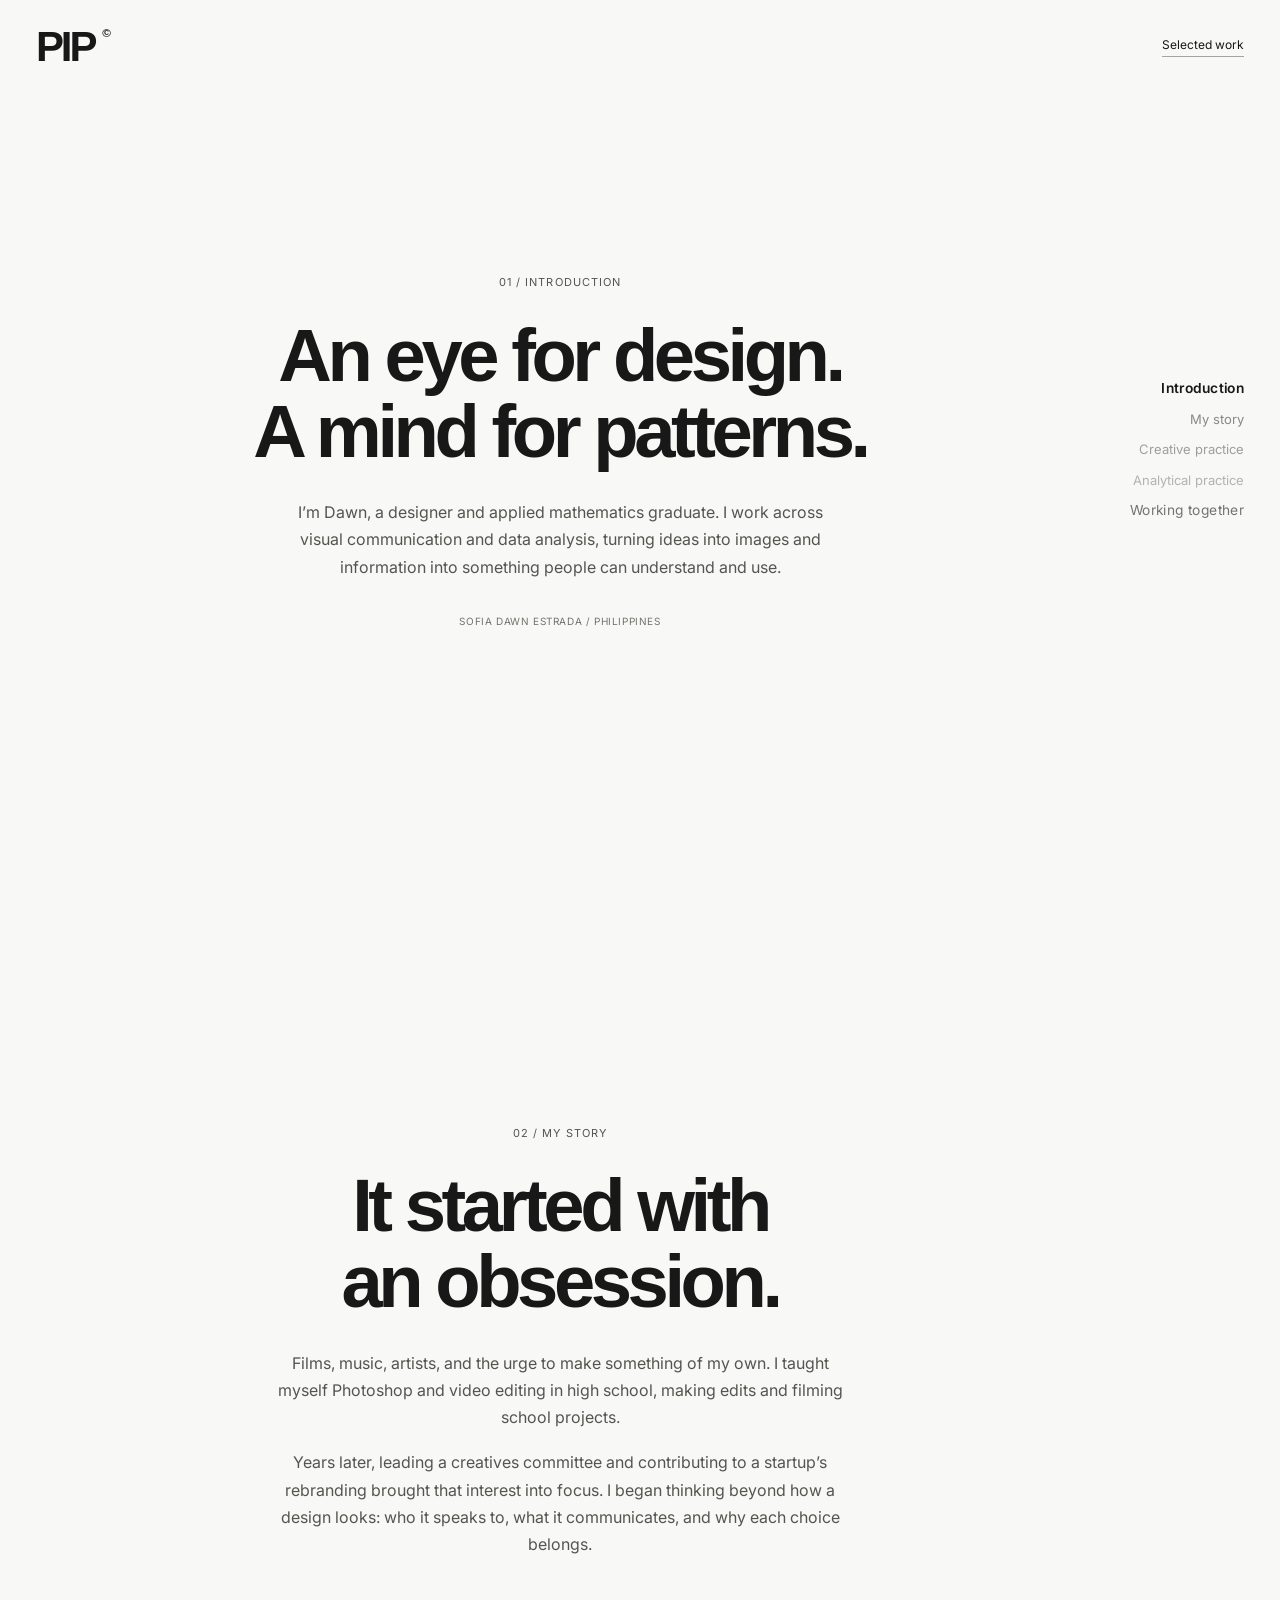
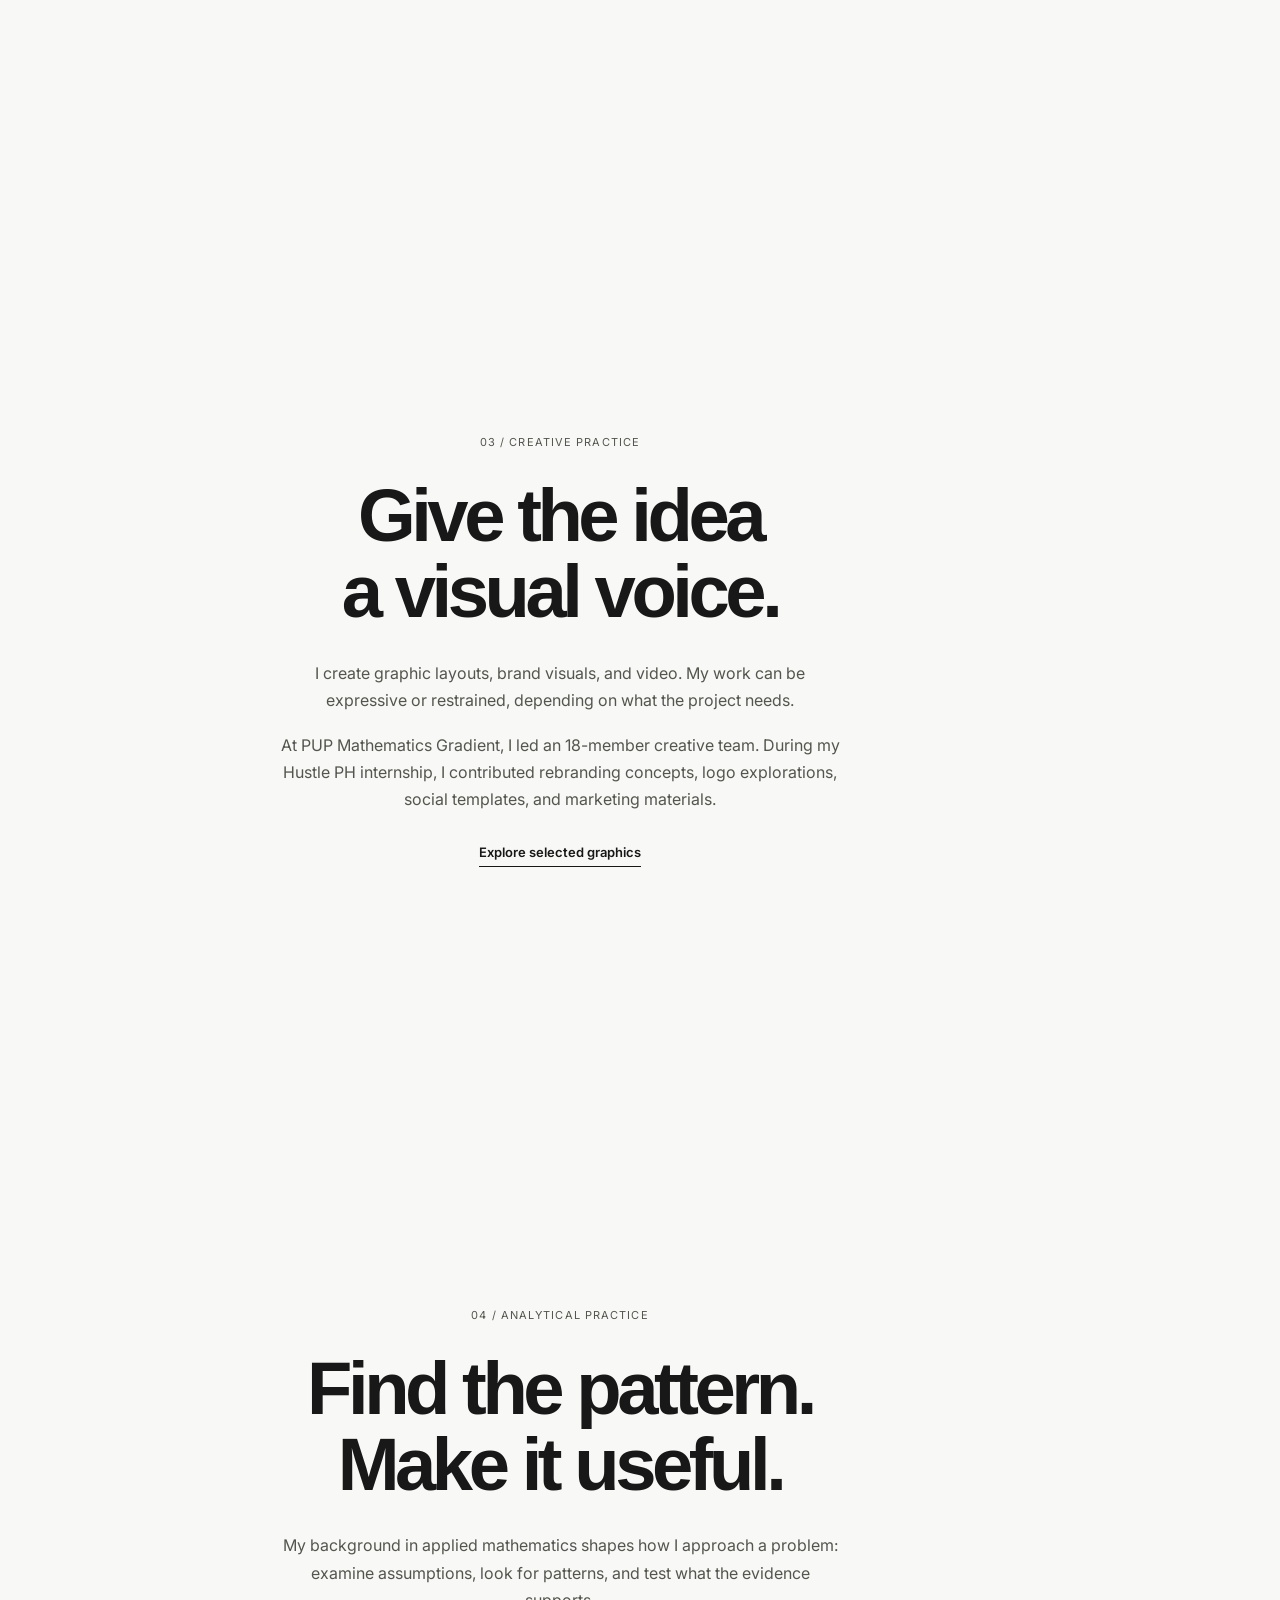
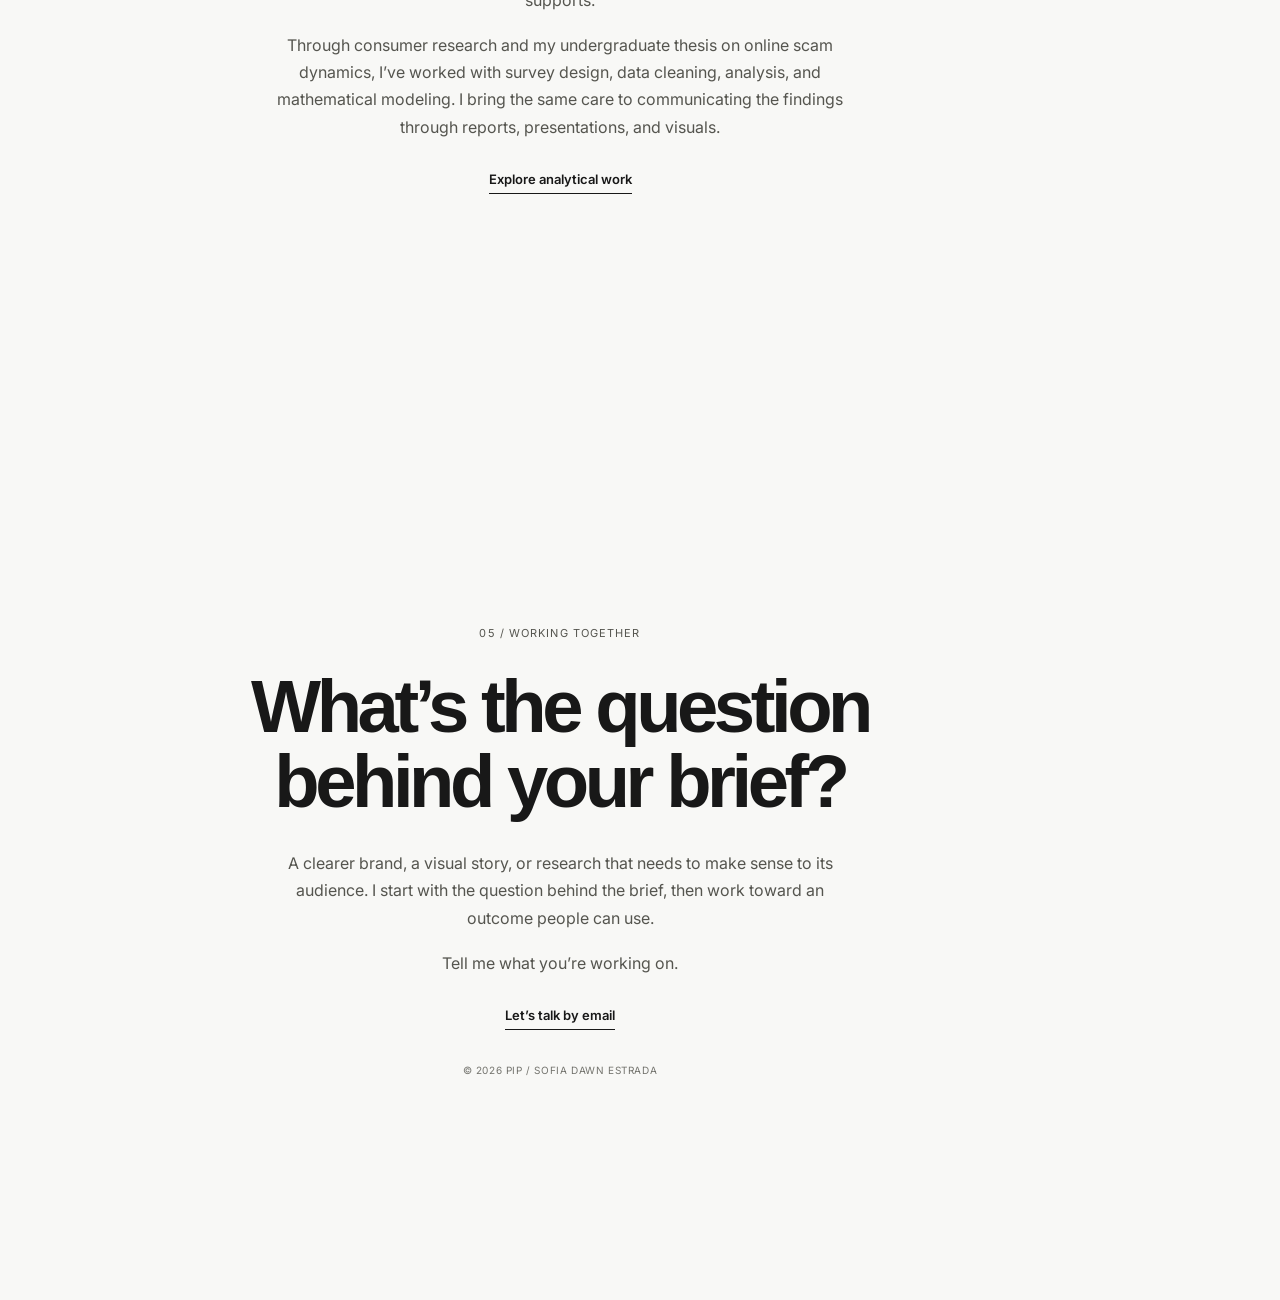
==== about.html @ 33ff1cb1 "Add minimal About page with scroll-linked chapter navigation" ====
<!doctype html>
<html lang="en">
<head>
<meta charset="utf-8"><meta name="viewport" content="width=device-width,initial-scale=1">
<meta name="description" content="Meet Sofia Dawn Estrada: a designer and applied mathematics graduate working across visual communication and data analysis.">
<title>About — Sofia Dawn Estrada / PIP</title>
<link rel="stylesheet" href="./styles.css"><link rel="stylesheet" href="./about.css">
</head>
<body class="about-page">
<a class="skip-link" href="#introduction">Skip to introduction</a>
<header class="about-header"><a class="brand" href="./index.html">PIP<sup>©</sup></a><a href="./index.html#work">Selected work</a></header>
<main>
<section class="chapter" id="introduction" aria-labelledby="intro-title"><div class="chapter-copy"><p class="chapter-label">01 / Introduction</p><h1 id="intro-title">An eye for design.<br>A mind for patterns.</h1><p>I’m Dawn, a designer and applied mathematics graduate. I work across visual communication and data analysis, turning ideas into images and information into something people can understand and use.</p><span class="chapter-note">Sofia Dawn Estrada / Philippines</span></div></section>
<section class="chapter" id="story" aria-labelledby="story-title"><div class="chapter-copy"><p class="chapter-label">02 / My story</p><h2 id="story-title">It started with<br>an obsession.</h2><p>Films, music, artists, and the urge to make something of my own. I taught myself Photoshop and video editing in high school, making edits and filming school projects.</p><p>Years later, leading a creatives committee and contributing to a startup’s rebranding brought that interest into focus. I began thinking beyond how a design looks: who it speaks to, what it communicates, and why each choice belongs.</p></div></section>
<section class="chapter" id="creative" aria-labelledby="creative-title"><div class="chapter-copy"><p class="chapter-label">03 / Creative practice</p><h2 id="creative-title">Give the idea<br>a visual voice.</h2><p>I create graphic layouts, brand visuals, and video. My work can be expressive or restrained, depending on what the project needs.</p><p>At PUP Mathematics Gradient, I led an 18-member creative team. During my Hustle PH internship, I contributed rebranding concepts, logo explorations, social templates, and marketing materials.</p><a class="chapter-link" href="./selected-graphics.html">Explore selected graphics</a></div></section>
<section class="chapter" id="analytical" aria-labelledby="analysis-title"><div class="chapter-copy"><p class="chapter-label">04 / Analytical practice</p><h2 id="analysis-title">Find the pattern.<br>Make it useful.</h2><p>My background in applied mathematics shapes how I approach a problem: examine assumptions, look for patterns, and test what the evidence supports.</p><p>Through consumer research and my undergraduate thesis on online scam dynamics, I’ve worked with survey design, data cleaning, analysis, and mathematical modeling. I bring the same care to communicating the findings through reports, presentations, and visuals.</p><a class="chapter-link" href="./index.html#panel-data">Explore analytical work</a></div></section>
<section class="chapter" id="together" aria-labelledby="together-title"><div class="chapter-copy"><p class="chapter-label">05 / Working together</p><h2 id="together-title">What’s the question<br>behind your brief?</h2><p>A clearer brand, a visual story, or research that needs to make sense to its audience. I start with the question behind the brief, then work toward an outcome people can use.</p><p>Tell me what you’re working on.</p><a class="chapter-link" href="mailto:estrada.sofiadawn.0673@gmail.com">Let’s talk by email</a><span class="chapter-note">© 2026 PIP / Sofia Dawn Estrada</span></div></section>
</main>
<nav class="dial" aria-label="About chapters"><a href="#introduction" aria-current="location">Introduction</a><a href="#story">My story</a><a href="#creative">Creative practice</a><a href="#analytical">Analytical practice</a><a href="#together">Working together</a></nav>
<script src="./about.js" defer></script>
</body></html>
---- styles.css ----
@import url('https://fonts.googleapis.com/css2?family=Inter:wght@400;500;600;700&display=swap');
:root{font-family:'Inter',Arial,sans-serif;color:#111;background:#f8f8f6;font-synthesis:none}*{box-sizing:border-box}html{scroll-behavior:smooth}body{margin:0}button,a{font:inherit}a{color:inherit}button{cursor:pointer}.shell{max-width:1640px;margin:auto;padding:0 28px}.top{border-bottom:1px solid #d8d8d5;display:flex;align-items:end;justify-content:space-between;padding:22px 0 15px;gap:20px}.brand{font-size:clamp(34px,4.2vw,70px);letter-spacing:-.075em;line-height:.9;font-weight:700;text-decoration:none;white-space:nowrap}.brand sup{font-size:.28em;vertical-align:top;letter-spacing:0;margin-left:8px}.topaside{text-align:right;font-size:13px;line-height:1.5;text-transform:uppercase;font-weight:700}.intro{padding:32px 0 58px;display:grid;grid-template-columns:1.4fr .6fr;gap:30px;align-items:end}.intro h1{font-size:clamp(30px,4.2vw,66px);line-height:1.05;letter-spacing:-.065em;max-width:980px;margin:0;font-weight:600}.intro p{font-size:15px;line-height:1.55;margin:0;max-width:390px}.eyebrow{font-size:12px;font-weight:700;text-transform:uppercase;letter-spacing:.06em;color:#777;margin:0 0 14px}.sectionhead{display:flex;justify-content:space-between;align-items:baseline;border-top:1px solid #111;padding:16px 0 26px;gap:16px}.sectionhead h2{font-size:14px;text-transform:uppercase;letter-spacing:.03em;margin:0}.sectionhead span{font-size:13px;color:#777}.tabs{display:flex;gap:7px;flex-wrap:wrap;margin-bottom:30px}.tab{border:1px solid #111;background:transparent;color:#111;padding:10px 15px;text-transform:uppercase;font-weight:700;font-size:13px}.tab[aria-selected=true],.tab:hover{background:#111;color:#fff}.grid{display:grid;grid-template-columns:repeat(3,minmax(0,1fr));gap:64px 20px;padding-bottom:100px}.card{min-width:0}.card .cardtop{display:flex;justify-content:space-between;gap:10px;align-items:baseline;margin-bottom:8px;font-size:18px;font-weight:700;letter-spacing:-.04em}.cardtop small{font-size:11px;color:#999;letter-spacing:0;text-transform:uppercase;white-space:nowrap}.visual{height:auto;aspect-ratio:1.3;background:#e9e9e6;overflow:hidden;position:relative;display:flex;align-items:center;justify-content:center}.visual.tall{aspect-ratio:.85}.visual.wide{aspect-ratio:1.65}.visual .placeholder{position:absolute;inset:0;display:grid;place-items:center;text-align:center;padding:24px;font-size:clamp(24px,3.5vw,58px);font-weight:700;letter-spacing:-.065em;line-height:.95}.visual .corner{position:absolute;left:15px;top:13px;font-size:11px;font-weight:700;letter-spacing:.04em;text-transform:uppercase}.visual .index{position:absolute;right:15px;bottom:12px;font-size:11px;font-weight:700}.rose{background:#e8b5bd}.yellow{background:#e9e060}.blue{background:#b3d5df}.charcoal{background:#1a1a1a;color:#eee}.lilac{background:#cbc5dc}.mint{background:#b8d9c7}.card p{color:#888;font-size:12px;line-height:1.45;text-transform:uppercase;font-weight:700;max-width:340px;margin:9px 0 0}.tab-panel[hidden]{display:none}.about{display:grid;grid-template-columns:.6fr 1.4fr;gap:30px;padding:0 0 90px}.about h2,.contact h2{font-size:clamp(34px,5vw,75px);line-height:1;letter-spacing:-.07em;margin:0}.aboutcopy{max-width:760px}.aboutcopy p{font-size:clamp(17px,1.6vw,22px);line-height:1.45;margin:0 0 25px}.experience{display:grid;grid-template-columns:150px 1fr;gap:15px;border-top:1px solid #ccc;padding:15px 0}.experience b{font-size:14px}.experience div{font-size:15px;line-height:1.45}.experience div span{display:block;color:#777;margin-top:5px}.skills{padding:0 0 80px}.skillgrid{display:grid;grid-template-columns:repeat(3,1fr);gap:20px}.skillgrid article{border-top:1px solid #ccc;padding:16px 0}.skillgrid h3{margin:0 0 10px;font-size:18px}.skillgrid p{margin:0;font-size:15px;line-height:1.5;color:#555}.contact{background:#111;color:#f8f8f6;padding:35px 0 60px}.contact .sectionhead{border-color:#eee}.contact p{max-width:600px;line-height:1.5}.contactlink{display:inline-block;border-bottom:2px solid #fff;text-decoration:none;font-size:clamp(28px,4vw,60px);font-weight:700;letter-spacing:-.06em;margin-top:25px}.foot{display:flex;justify-content:space-between;border-top:1px solid #555;margin-top:80px;padding-top:15px;font-size:12px;text-transform:uppercase;color:#aaa}.nav{position:fixed;right:24px;bottom:22px;display:flex;background:#111;color:#fff;padding:5px;gap:2px;z-index:10;box-shadow:0 8px 35px #0002}.nav a{color:#fff;text-decoration:none;padding:9px 13px;font-weight:700;font-size:12px;text-transform:uppercase}.nav a:hover,.nav a:focus{background:#fff;color:#111}.nav a:first-child{background:#fff;color:#111}@media(max-width:850px){.grid{grid-template-columns:repeat(2,1fr);gap:42px 15px}.intro{grid-template-columns:1fr}.intro p{max-width:650px}.about{grid-template-columns:1fr}.skillgrid{grid-template-columns:1fr 1fr}}@media(max-width:580px){.shell{padding:0 16px}.top{align-items:start}.brand{font-size:37px}.topaside{font-size:10px}.intro{padding:30px 0 50px}.grid{grid-template-columns:1fr;gap:36px;padding-bottom:75px}.visual,.visual.tall,.visual.wide{aspect-ratio:1.25}.visual .placeholder{font-size:48px}.skillgrid{grid-template-columns:1fr}.experience{grid-template-columns:1fr;gap:5px}.nav{right:10px;bottom:10px;left:10px;justify-content:center}.nav a{padding:9px 10px;font-size:11px}.foot{padding-bottom:52px}}@media(prefers-reduced-motion:reduce){html{scroll-behavior:auto}}


/* Uploaded project media replaces the typographic placeholder. */
.visual img,.visual video{width:100%;height:100%;object-fit:cover;display:block}
.visual.has-media .placeholder,.visual.has-media .corner,.visual.has-media .index{display:none}
.visual video{object-fit:contain;background:#111}
:focus-visible{outline:3px solid #4265c2;outline-offset:5px}
.skip-link{position:fixed;top:8px;left:8px;transform:translateY(-160%);background:#111;color:#fff;padding:12px;z-index:100}
.skip-link:focus{transform:none}
[id]{scroll-margin-top:24px}

/* Typography: regular text uses Inter; bold text uses Helvetica Now Display. */
@font-face{font-family:'Helvetica Now Display';src:url('./assets/fonts/HelveticaNowDisplay-Bold.woff2') format('woff2');font-style:normal;font-weight:600 900;font-display:swap}
:root{--font-display:'Helvetica Now Display','Helvetica Neue',Helvetica,Arial,sans-serif}
h1,h2,h3,h4,h5,h6,b,strong,.brand,.topaside,.eyebrow,.tab,.cardtop,.placeholder,.corner,.index,.card p,.contactlink,.nav a{font-family:var(--font-display)}
.cardtop small{font-family:'Inter',Arial,sans-serif;font-weight:400}

.project-card-link{display:block;text-decoration:none}.project-card-link .visual{transition:filter .2s}.project-card-link:hover .visual{filter:brightness(.95)}.project-open{display:block;margin-top:15px;font-family:var(--font-display);font-weight:700;font-size:13px}.project-card-link:hover .project-open{text-decoration:underline}

/* Keep the uploaded Selected Graphics poster intact, with its natural ratio. */
.visual.has-media[data-project="pup-gradient"]{aspect-ratio:auto;background:transparent}
.visual.has-media[data-project="pup-gradient"] img{width:100%;height:auto;object-fit:contain}
.project-card-link:hover .visual[data-project="pup-gradient"]{filter:none}
---- about.css ----
.about-page{background:#f8f8f6;color:#181818}.about-header{position:absolute;top:0;left:0;right:0;display:flex;align-items:center;justify-content:space-between;padding:28px 36px;z-index:2}.about-header .brand{font-size:42px}.about-header>a:last-child{font-size:12px;text-decoration:none;border-bottom:1px solid #a4a4a0;padding-bottom:4px}.chapter{min-height:100svh;display:flex;align-items:center;justify-content:center;padding:100px 240px 100px 80px;scroll-margin-top:0}.chapter-copy{width:100%;max-width:780px;text-align:center}.chapter-label{font-size:11px!important;letter-spacing:.1em;text-transform:uppercase;color:#696963;margin-bottom:26px!important}.chapter h1,.chapter h2{font-family:var(--font-display);font-size:clamp(42px,5.8vw,84px);font-weight:700;letter-spacing:-.06em;line-height:1.02;margin:0 0 30px}.chapter-copy>p{max-width:570px;margin:0 auto 18px;font-size:16px;line-height:1.7;color:#55554f}.chapter-note{display:block;font-size:10px;letter-spacing:.06em;text-transform:uppercase;color:#73736d;margin-top:34px}.chapter-link{display:inline-block;margin-top:12px;font-size:13px;font-weight:600;text-decoration:none;border-bottom:1px solid #181818;padding-bottom:6px}.chapter-link:hover{border-bottom-width:2px}.dial{position:fixed;right:36px;top:50%;transform:translateY(-50%);display:flex;flex-direction:column;align-items:flex-end;gap:15px;width:175px;z-index:5}.dial a{font-size:13px;line-height:1.2;text-decoration:none;color:#74746f;transform-origin:right center;transition:color .35s,transform .35s,opacity .35s}.dial a[aria-current]{color:#181818;transform:scale(1.06);font-weight:600}.dial a:hover{color:#181818!important;opacity:1!important}.dial a:focus-visible,.chapter-link:focus-visible,.about-header a:focus-visible{outline:2px solid #181818;outline-offset:7px}@media(max-width:800px){.chapter{padding:100px 190px 90px 30px}.dial{right:22px;width:145px}.dial a{font-size:12px}.chapter-copy>p{font-size:15px}.chapter h1,.chapter h2{font-size:clamp(36px,6vw,58px)}}@media(max-width:580px){.about-header{padding:24px}.about-header .brand{font-size:36px}.chapter{padding:110px 24px 125px;min-height:100svh}.chapter h1,.chapter h2{font-size:clamp(36px,9vw,50px)}.chapter-copy>p{font-size:15px;line-height:1.65}.dial{top:auto;bottom:0;left:0;right:0;transform:none;width:auto;background:#f8f8f6;border-top:1px solid #deded9;padding:16px 20px max(16px,env(safe-area-inset-bottom));flex-direction:row;align-items:center;justify-content:flex-start;gap:20px;overflow-x:auto}.dial a{flex-shrink:0;font-size:11px;transform-origin:center}.dial a[aria-current]{transform:none}.chapter-label{margin-bottom:22px!important}}@media(prefers-reduced-motion:reduce){html{scroll-behavior:auto}.dial a{transition:none}}
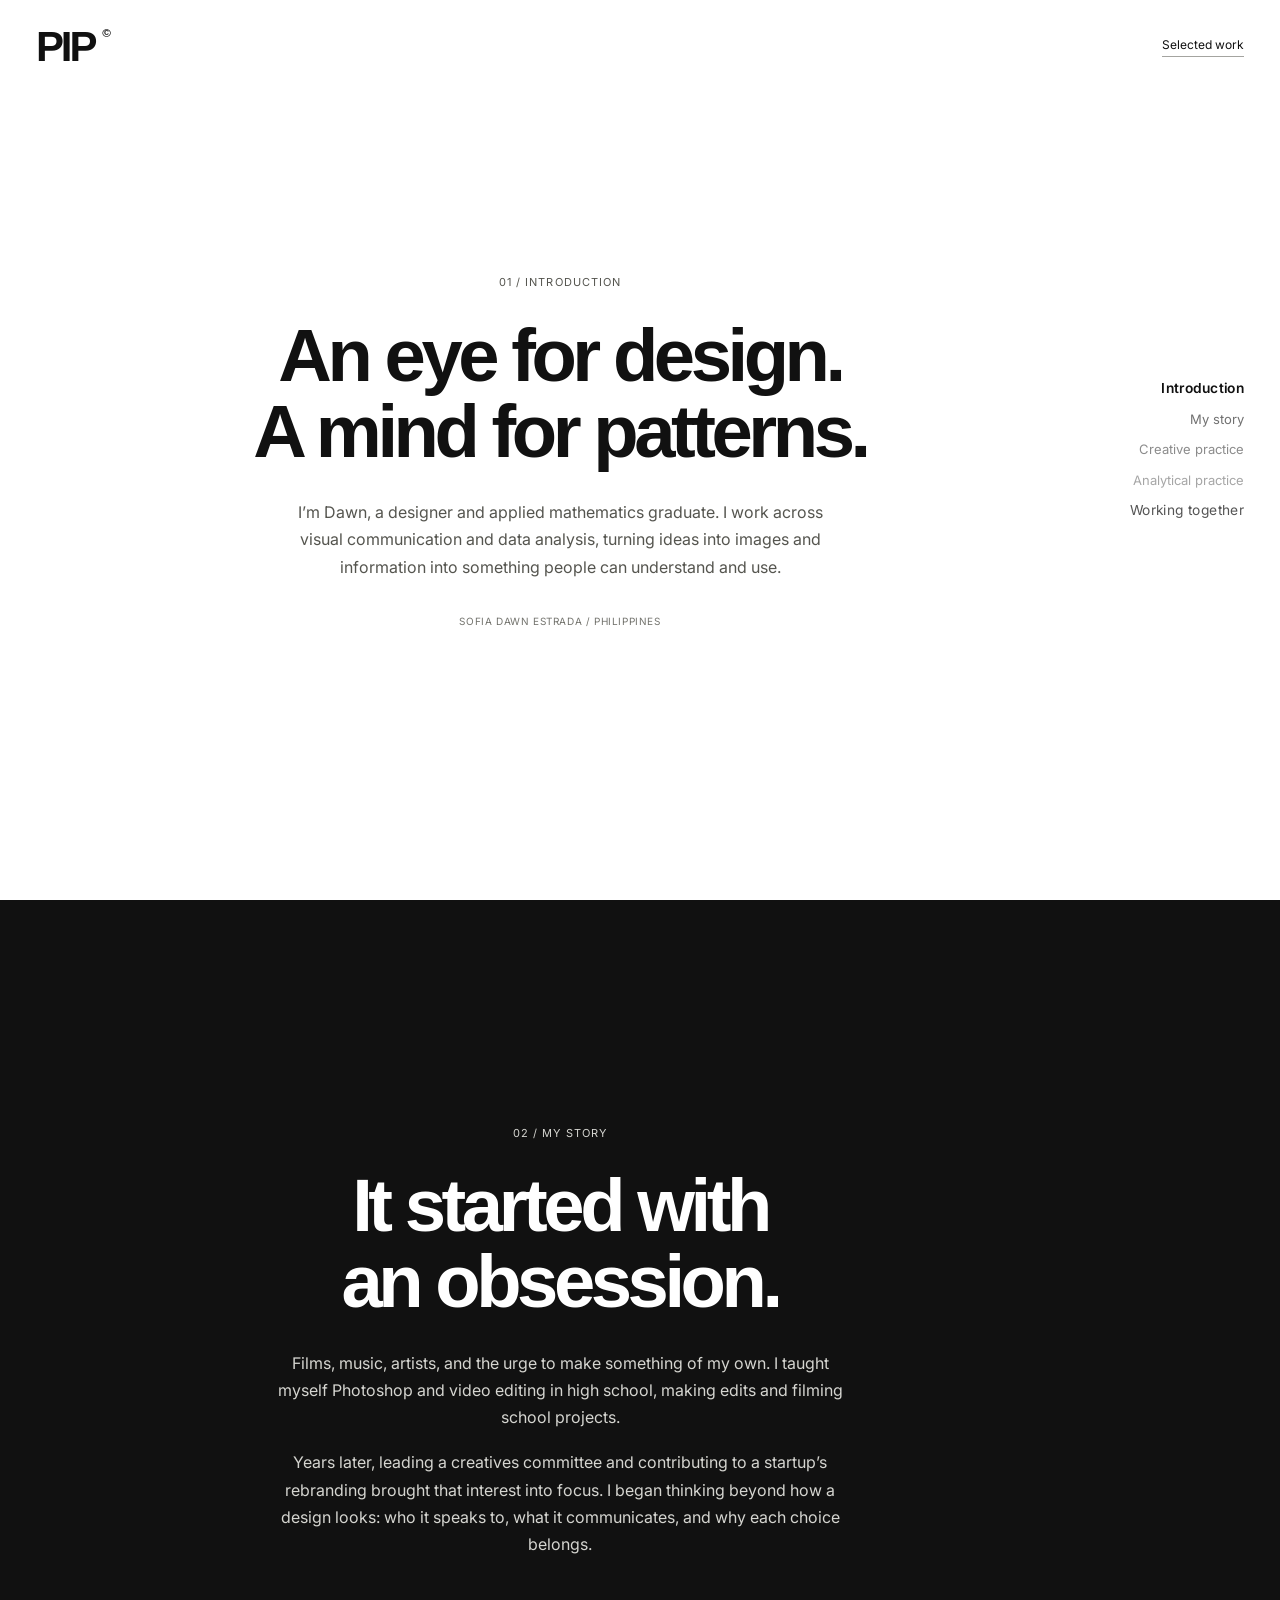
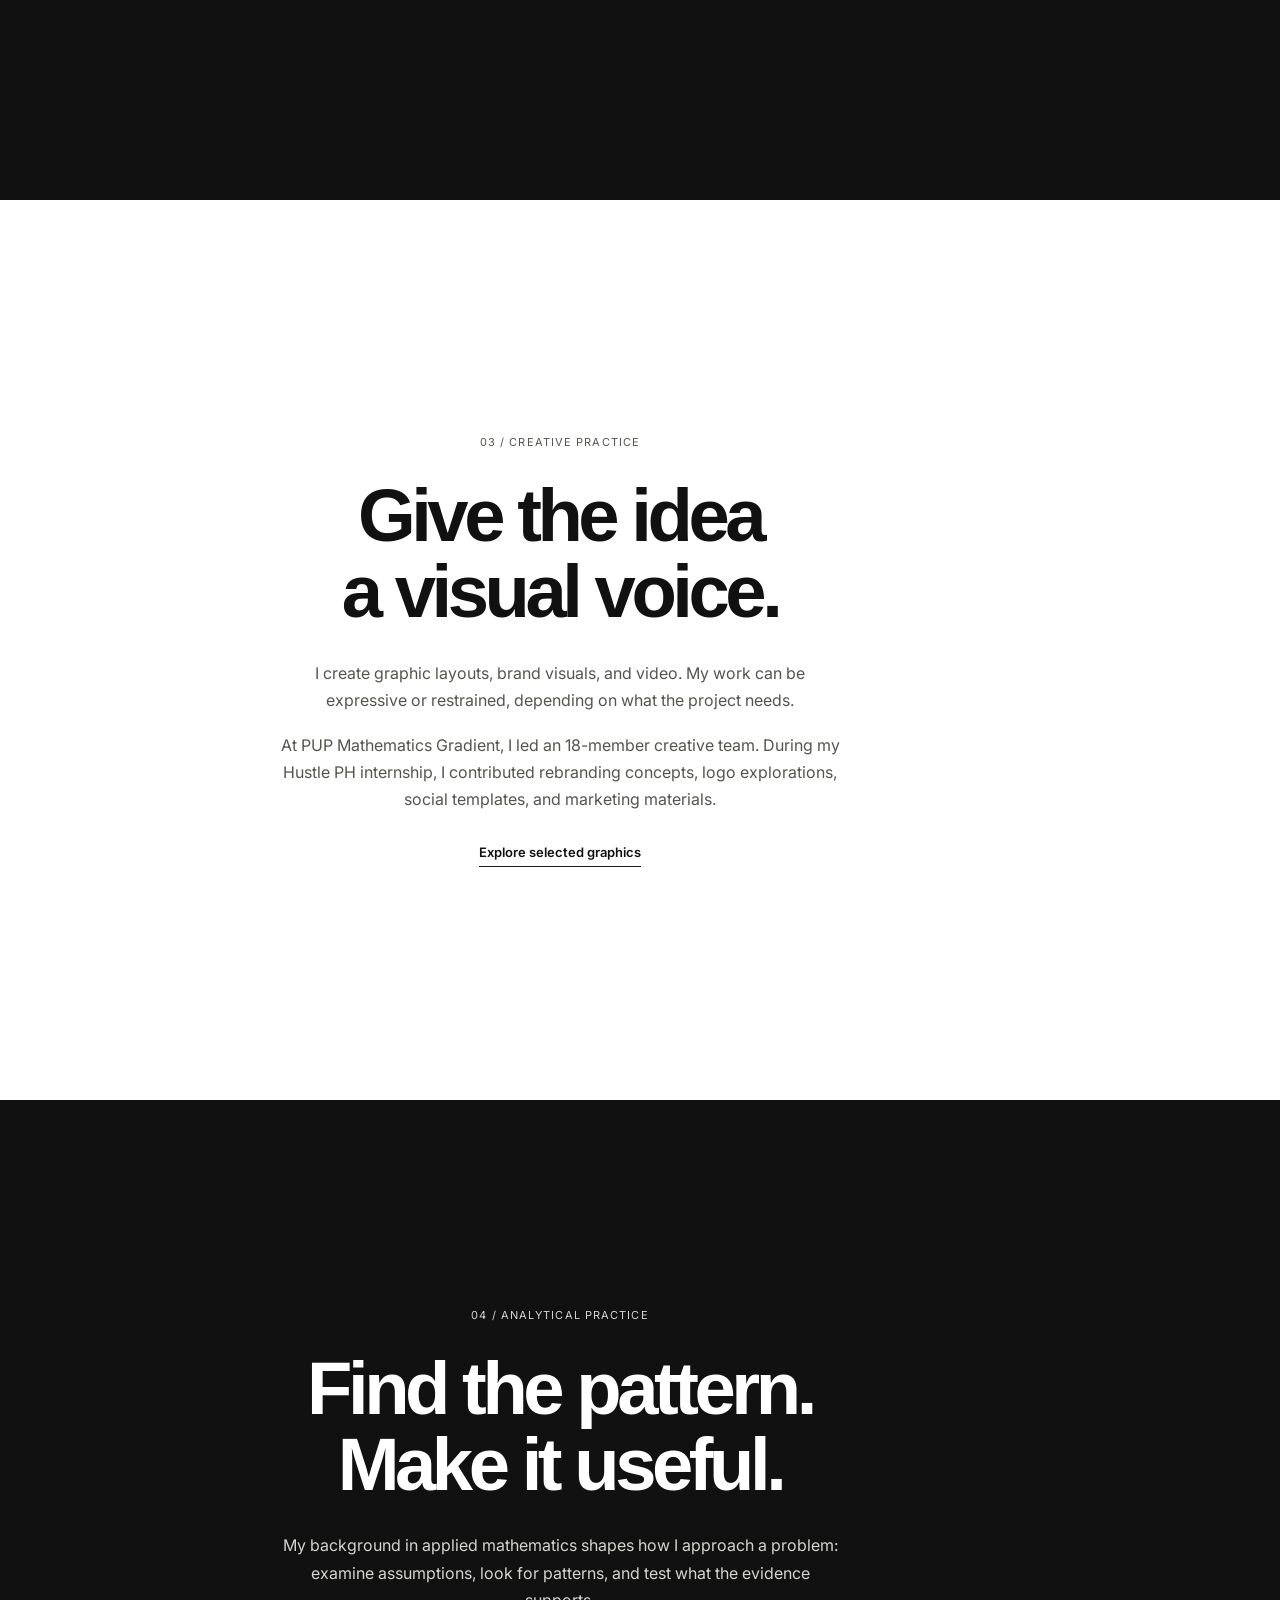
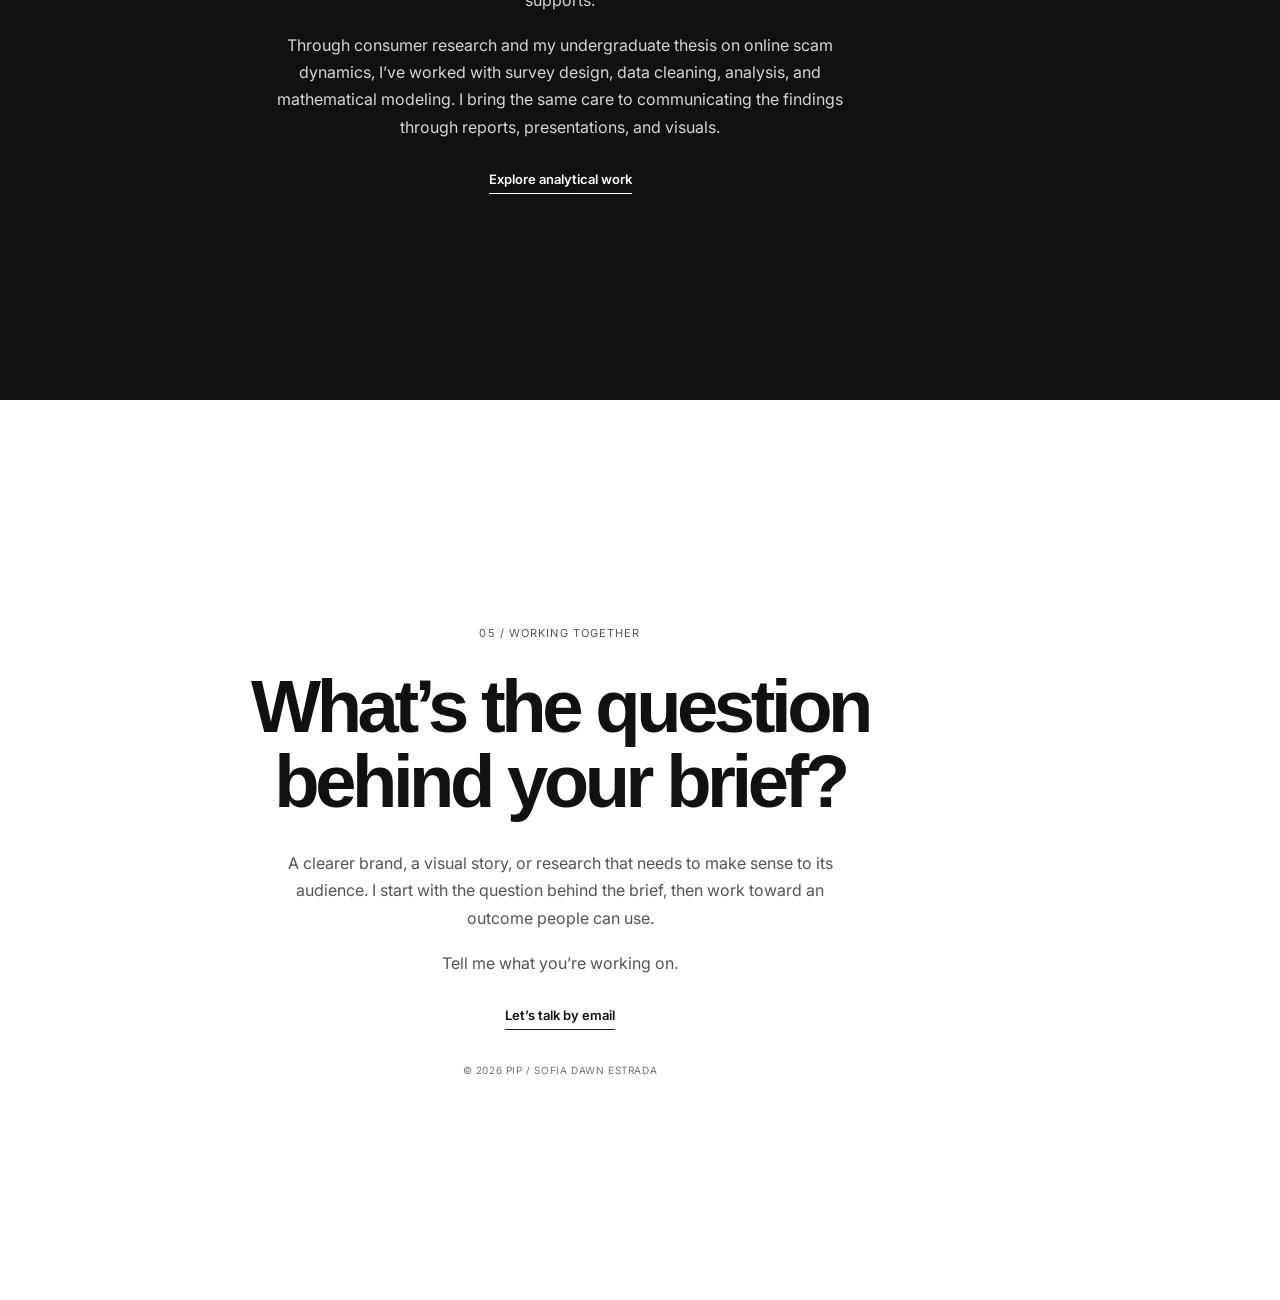
==== commit 1abe76f9: "Refresh cached About styles and chapter navigation" ====
--- a/about.html
+++ b/about.html
@@ -4,7 +4,7 @@
 <meta charset="utf-8"><meta name="viewport" content="width=device-width,initial-scale=1">
 <meta name="description" content="Meet Sofia Dawn Estrada: a designer and applied mathematics graduate working across visual communication and data analysis.">
 <title>About — Sofia Dawn Estrada / PIP</title>
-<link rel="stylesheet" href="./styles.css"><link rel="stylesheet" href="./about.css">
+<link rel="stylesheet" href="./styles.css"><link rel="stylesheet" href="./about.css?v=alternating-2">
 </head>
 <body class="about-page">
 <a class="skip-link" href="#introduction">Skip to introduction</a>
@@ -17,5 +17,5 @@
 <section class="chapter" id="together" aria-labelledby="together-title"><div class="chapter-copy"><p class="chapter-label">05 / Working together</p><h2 id="together-title">What’s the question<br>behind your brief?</h2><p>A clearer brand, a visual story, or research that needs to make sense to its audience. I start with the question behind the brief, then work toward an outcome people can use.</p><p>Tell me what you’re working on.</p><a class="chapter-link" href="mailto:estrada.sofiadawn.0673@gmail.com">Let’s talk by email</a><span class="chapter-note">© 2026 PIP / Sofia Dawn Estrada</span></div></section>
 </main>
 <nav class="dial" aria-label="About chapters"><a href="#introduction" aria-current="location">Introduction</a><a href="#story">My story</a><a href="#creative">Creative practice</a><a href="#analytical">Analytical practice</a><a href="#together">Working together</a></nav>
-<script src="./about.js" defer></script>
+<script src="./about.js?v=alternating-2" defer></script>
 </body></html>
--- a/about.css
+++ b/about.css
@@ -1 +1,16 @@
 .about-page{background:#f8f8f6;color:#181818}.about-header{position:absolute;top:0;left:0;right:0;display:flex;align-items:center;justify-content:space-between;padding:28px 36px;z-index:2}.about-header .brand{font-size:42px}.about-header>a:last-child{font-size:12px;text-decoration:none;border-bottom:1px solid #a4a4a0;padding-bottom:4px}.chapter{min-height:100svh;display:flex;align-items:center;justify-content:center;padding:100px 240px 100px 80px;scroll-margin-top:0}.chapter-copy{width:100%;max-width:780px;text-align:center}.chapter-label{font-size:11px!important;letter-spacing:.1em;text-transform:uppercase;color:#696963;margin-bottom:26px!important}.chapter h1,.chapter h2{font-family:var(--font-display);font-size:clamp(42px,5.8vw,84px);font-weight:700;letter-spacing:-.06em;line-height:1.02;margin:0 0 30px}.chapter-copy>p{max-width:570px;margin:0 auto 18px;font-size:16px;line-height:1.7;color:#55554f}.chapter-note{display:block;font-size:10px;letter-spacing:.06em;text-transform:uppercase;color:#73736d;margin-top:34px}.chapter-link{display:inline-block;margin-top:12px;font-size:13px;font-weight:600;text-decoration:none;border-bottom:1px solid #181818;padding-bottom:6px}.chapter-link:hover{border-bottom-width:2px}.dial{position:fixed;right:36px;top:50%;transform:translateY(-50%);display:flex;flex-direction:column;align-items:flex-end;gap:15px;width:175px;z-index:5}.dial a{font-size:13px;line-height:1.2;text-decoration:none;color:#74746f;transform-origin:right center;transition:color .35s,transform .35s,opacity .35s}.dial a[aria-current]{color:#181818;transform:scale(1.06);font-weight:600}.dial a:hover{color:#181818!important;opacity:1!important}.dial a:focus-visible,.chapter-link:focus-visible,.about-header a:focus-visible{outline:2px solid #181818;outline-offset:7px}@media(max-width:800px){.chapter{padding:100px 190px 90px 30px}.dial{right:22px;width:145px}.dial a{font-size:12px}.chapter-copy>p{font-size:15px}.chapter h1,.chapter h2{font-size:clamp(36px,6vw,58px)}}@media(max-width:580px){.about-header{padding:24px}.about-header .brand{font-size:36px}.chapter{padding:110px 24px 125px;min-height:100svh}.chapter h1,.chapter h2{font-size:clamp(36px,9vw,50px)}.chapter-copy>p{font-size:15px;line-height:1.65}.dial{top:auto;bottom:0;left:0;right:0;transform:none;width:auto;background:#f8f8f6;border-top:1px solid #deded9;padding:16px 20px max(16px,env(safe-area-inset-bottom));flex-direction:row;align-items:center;justify-content:flex-start;gap:20px;overflow-x:auto}.dial a{flex-shrink:0;font-size:11px;transform-origin:center}.dial a[aria-current]{transform:none}.chapter-label{margin-bottom:22px!important}}@media(prefers-reduced-motion:reduce){html{scroll-behavior:auto}.dial a{transition:none}}
+
+/* Alternating chapters keep the dial legible on both backgrounds. */
+.about-page{background:#fff;color:#111}
+.chapter{background:#fff;color:#111}
+.chapter:nth-child(even){background:#111;color:#fff}
+.chapter:nth-child(even) .chapter-copy>p{color:#d5d5d0}
+.chapter:nth-child(even) .chapter-label,.chapter:nth-child(even) .chapter-note{color:#b8b8b2}
+.chapter:nth-child(even) .chapter-link{border-color:#fff}
+.about-header>a:last-child{color:#111}
+.dial{--dial-active:#111;--dial-muted:#555}
+.dial.on-dark{--dial-active:#fff;--dial-muted:#ddd}
+.dial a{color:var(--dial-muted)}
+.dial a[aria-current],.dial a:hover{color:var(--dial-active)!important}
+.dial a:focus-visible{outline-color:var(--dial-active)}
+@media(max-width:580px){.dial{background:#fff;border-color:#deded9}.dial.on-dark{background:#111;border-color:#444}}
